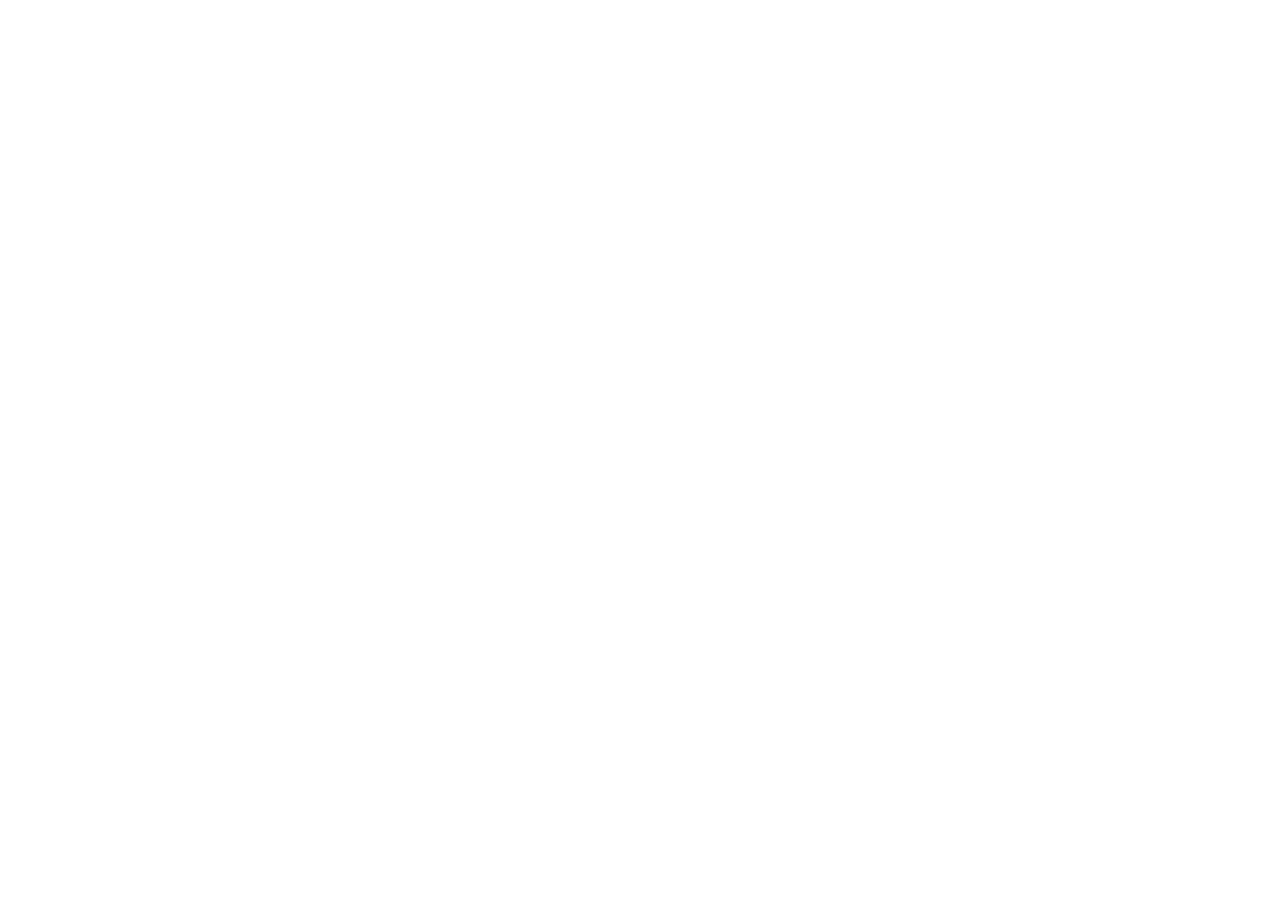
==== Punto 1-3/index.html @ b3aeda53 "Primera pruba de guardar en git hub" ====
<!DOCTYPE html>
<html lang="en">
<head>
    <meta charset="UTF-8">
    <meta name="viewport" content="width=device-width, initial-scale=1.0">
    <title>Document</title>
</head>
<body>
    
</body>
</html>
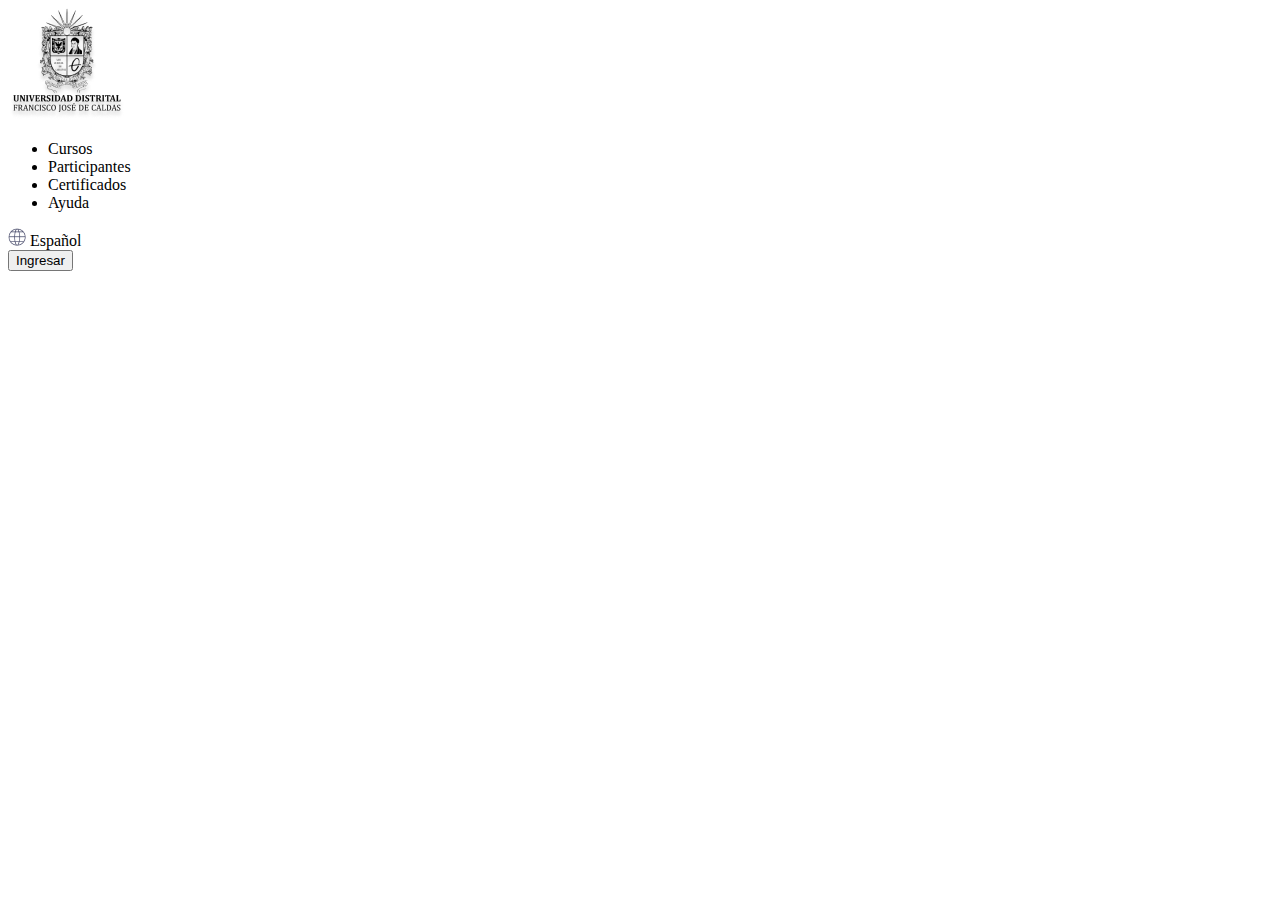
==== commit 14fe2f16: "Agregacion header" ====
--- a/Punto 1-3/index.html
+++ b/Punto 1-3/index.html
@@ -3,9 +3,35 @@
 <head>
     <meta charset="UTF-8">
     <meta name="viewport" content="width=device-width, initial-scale=1.0">
-    <title>Document</title>
+    <title>UD Atenea Cursos</title>
 </head>
 <body>
-    
+    <header>
+        <div class="header_navigation">
+            <img src="./Public/Imagenes/header-logo.png" alt="main-logo">
+            <nav>
+                <ul>
+                    <li>Cursos</li>
+                    <li>Participantes</li>
+                    <li>Certificados</li>
+                    <li>Ayuda</li>
+                </ul>
+            </nav>
+        </div>
+        <div class="header_settings">
+            <div>
+                <img src="./Public/Imagenes/header-world.png" alt="world">
+                <span>Español</span>
+            </div>
+            <button>Ingresar</button>
+        </div>
+
+    </header>
+    <body>
+        
+    </body>
+    <footer>
+
+    </footer>
 </body>
 </html>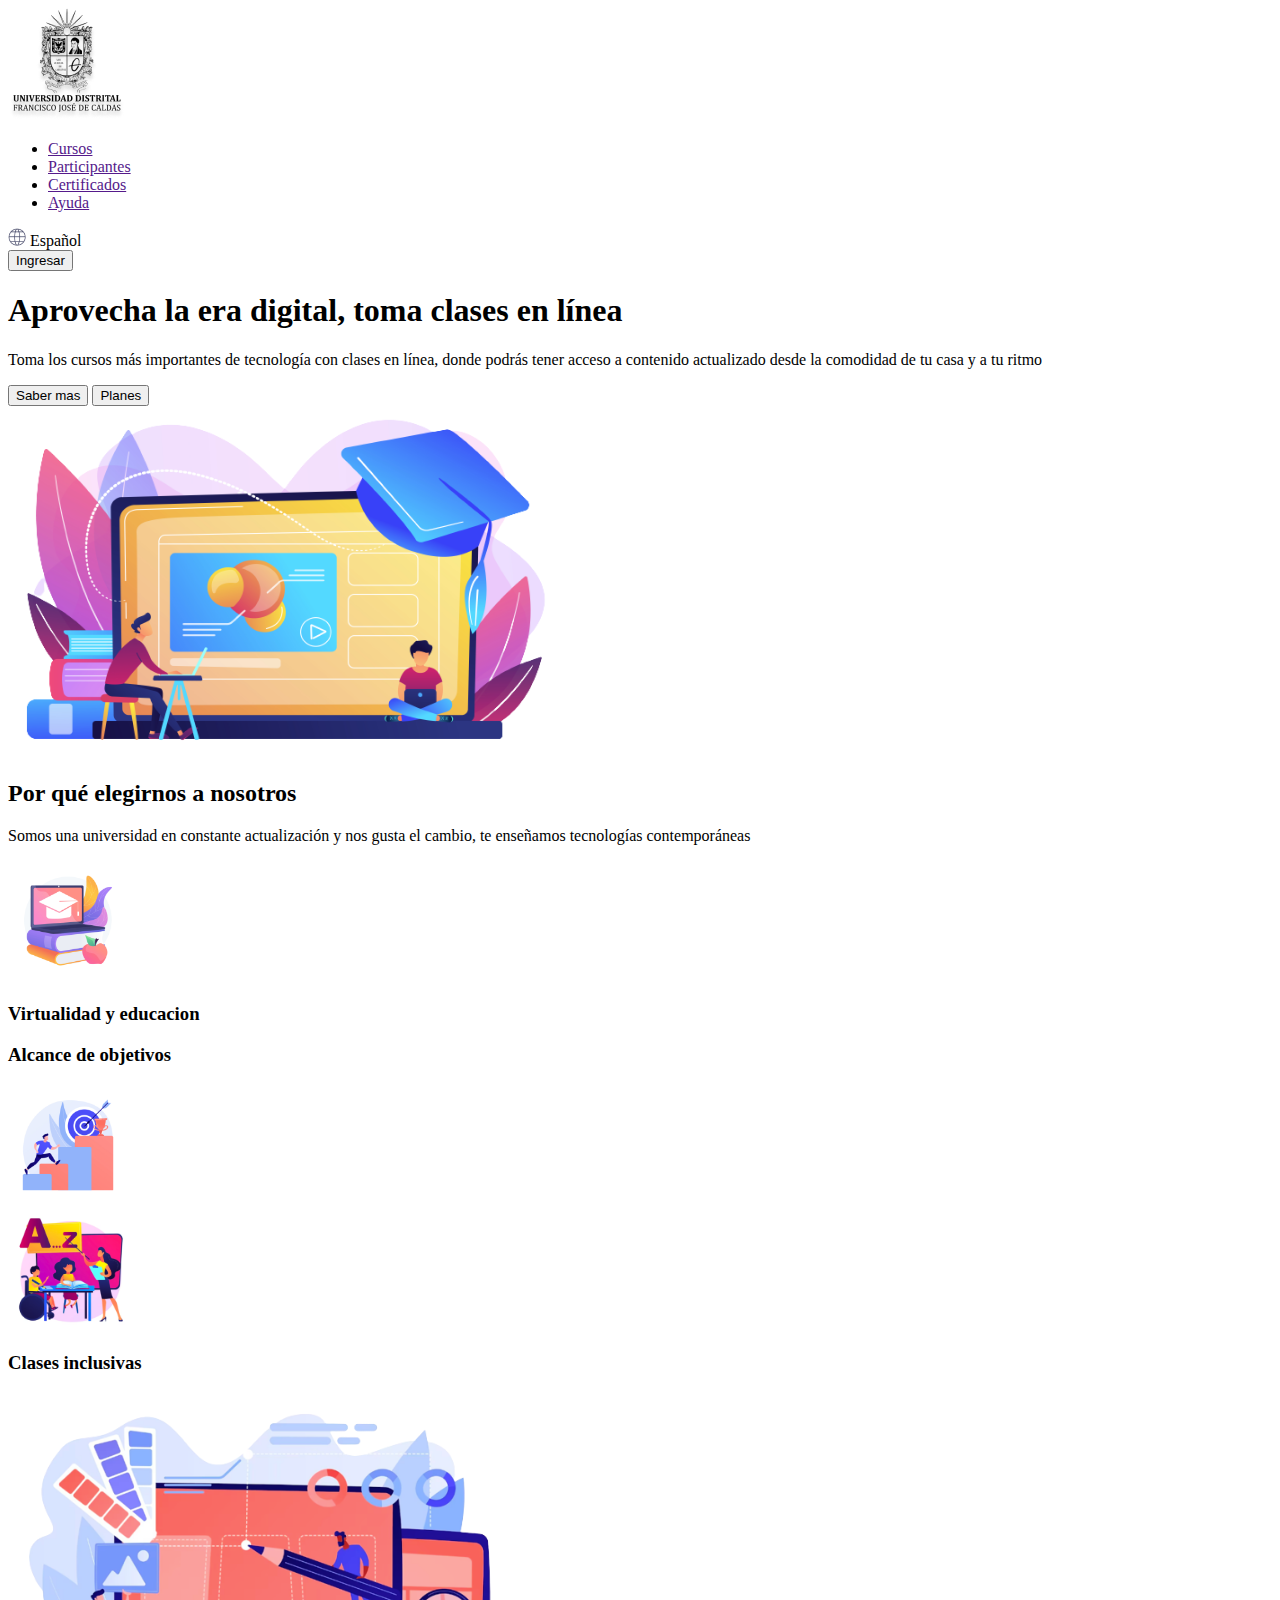
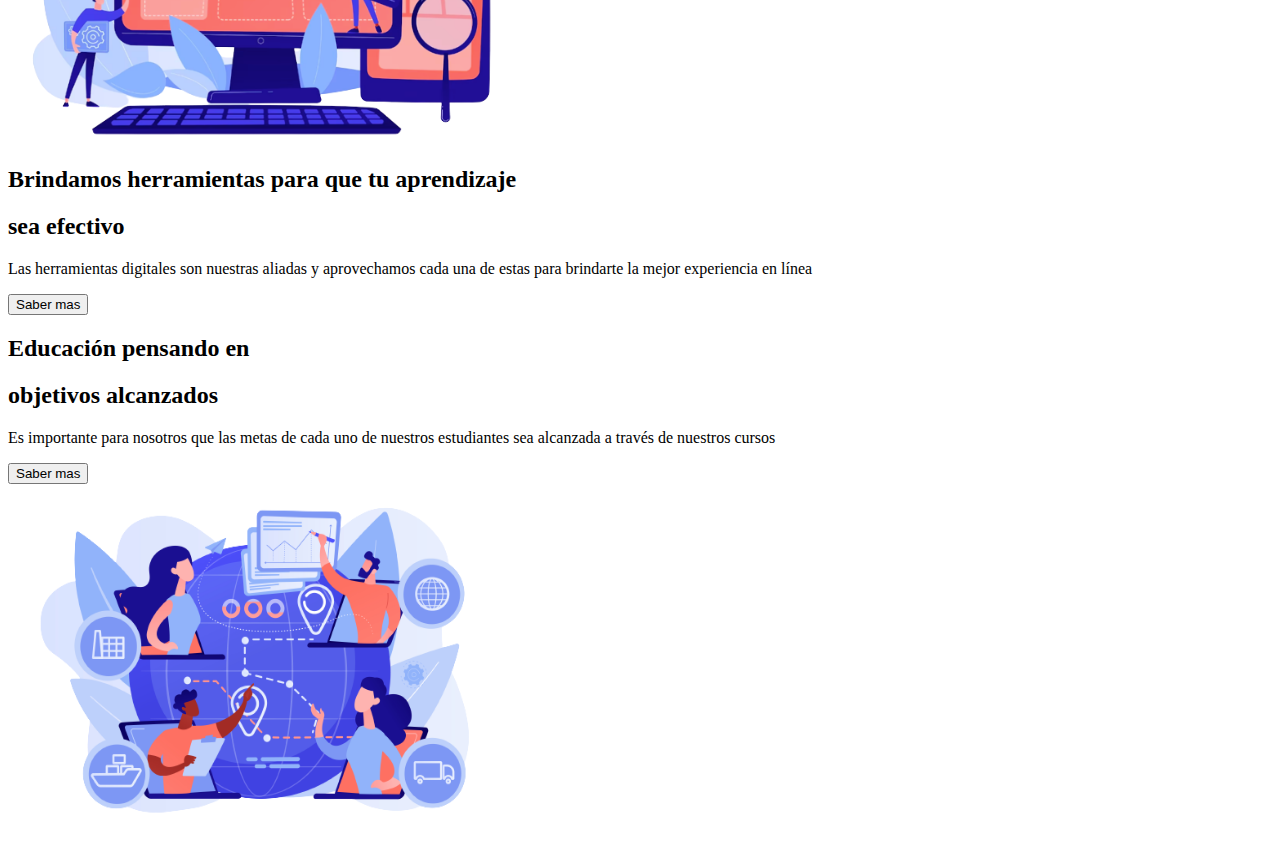
==== commit ccf49ae1: "Agregacion del main" ====
--- a/Punto 1-3/index.html
+++ b/Punto 1-3/index.html
@@ -11,10 +11,10 @@
             <img src="./Public/Imagenes/header-logo.png" alt="main-logo">
             <nav>
                 <ul>
-                    <li>Cursos</li>
-                    <li>Participantes</li>
-                    <li>Certificados</li>
-                    <li>Ayuda</li>
+                    <li><a href="">Cursos</a></li>
+                    <li><a href="">Participantes</a></li>
+                    <li><a href="">Certificados</a></li>
+                    <li><a href="">Ayuda</a></li>
                 </ul>
             </nav>
         </div>
@@ -27,9 +27,87 @@
         </div>
 
     </header>
-    <body>
-        
-    </body>
+    <main>
+        <section id="banner">
+            <div>
+                <div>
+                    <h1>Aprovecha la era digital, toma clases en línea</h1>
+                    <p>Toma los cursos más importantes de tecnología con clases en línea, 
+                        donde podrás tener acceso a contenido actualizado desde la comodidad 
+                        de tu casa y a tu ritmo</p>
+                </div>
+                <div>
+                    <button class="button--orange">Saber mas</button>
+                    <button class="button--white">Planes</button>
+                </div>
+
+            </div>
+            <img src="./Public/Imagenes/banner-online.png" 
+            alt="banner"
+            width="550px"
+            height="350px">
+            
+        </section>
+        <section id="section-1">
+            <div class="section-1_info">
+                <h2>Por qué elegirnos a nosotros</h2>
+                <p>Somos una universidad en constante actualización y nos gusta el cambio, 
+                    te enseñamos tecnologías contemporáneas</p>
+            </div>
+            <div class="section-1_card">
+                <img src="./Public/Imagenes/section1-education.png" 
+                alt="education"
+                width="120px"
+                height="120px">
+                <h3>Virtualidad y educacion</h3>
+            </div>
+            <div class="section-1_card">
+                <h3>Alcance de objetivos</h3>
+                <img src="./Public/Imagenes/section1-goals.png" 
+                alt="goals"
+                width="120px"
+                height="120px"
+                >
+            </div>
+            <div class="section-1_card">
+                <img src="./Public/Imagenes/section1-teach.png"
+                 alt="teach"
+                 width="120px"
+                height="120px">
+                <h3>Clases inclusivas</h3>
+            </div>
+        </section>
+        <section id="section-2">
+            <div class="section-2_info">
+                <img src="./Public/Imagenes/section2-tools.png" 
+                alt="tools"
+                width="500px"
+                height="350px">
+                <div>
+                    <h2>Brindamos herramientas para que tu aprendizaje </h2>
+                    <h2>sea efectivo</h2>
+                    <p>Las herramientas digitales son nuestras aliadas y aprovechamos cada una de estas 
+                        para brindarte la mejor experiencia en línea</p>
+                    <button class="button--orange">Saber mas</button>    
+                </div>
+            </div>
+            <div class="section-2_info">
+                <div>
+                    <h2>Educación pensando en</h2>
+                    <h2>objetivos alcanzados</h2>
+                    <p>Es importante para nosotros que las metas de cada uno de nuestros 
+                        estudiantes sea alcanzada a través de nuestros cursos</p>
+                    <button class="button--orange">Saber mas</button>    
+                </div>
+                <img src="./Public/Imagenes/section2-goals.png"
+                 alt="golas"
+                 width="500px"
+                 height="350px"
+                 >
+            </div>
+        </section>
+
+    </main>
     <footer>
 
     </footer>
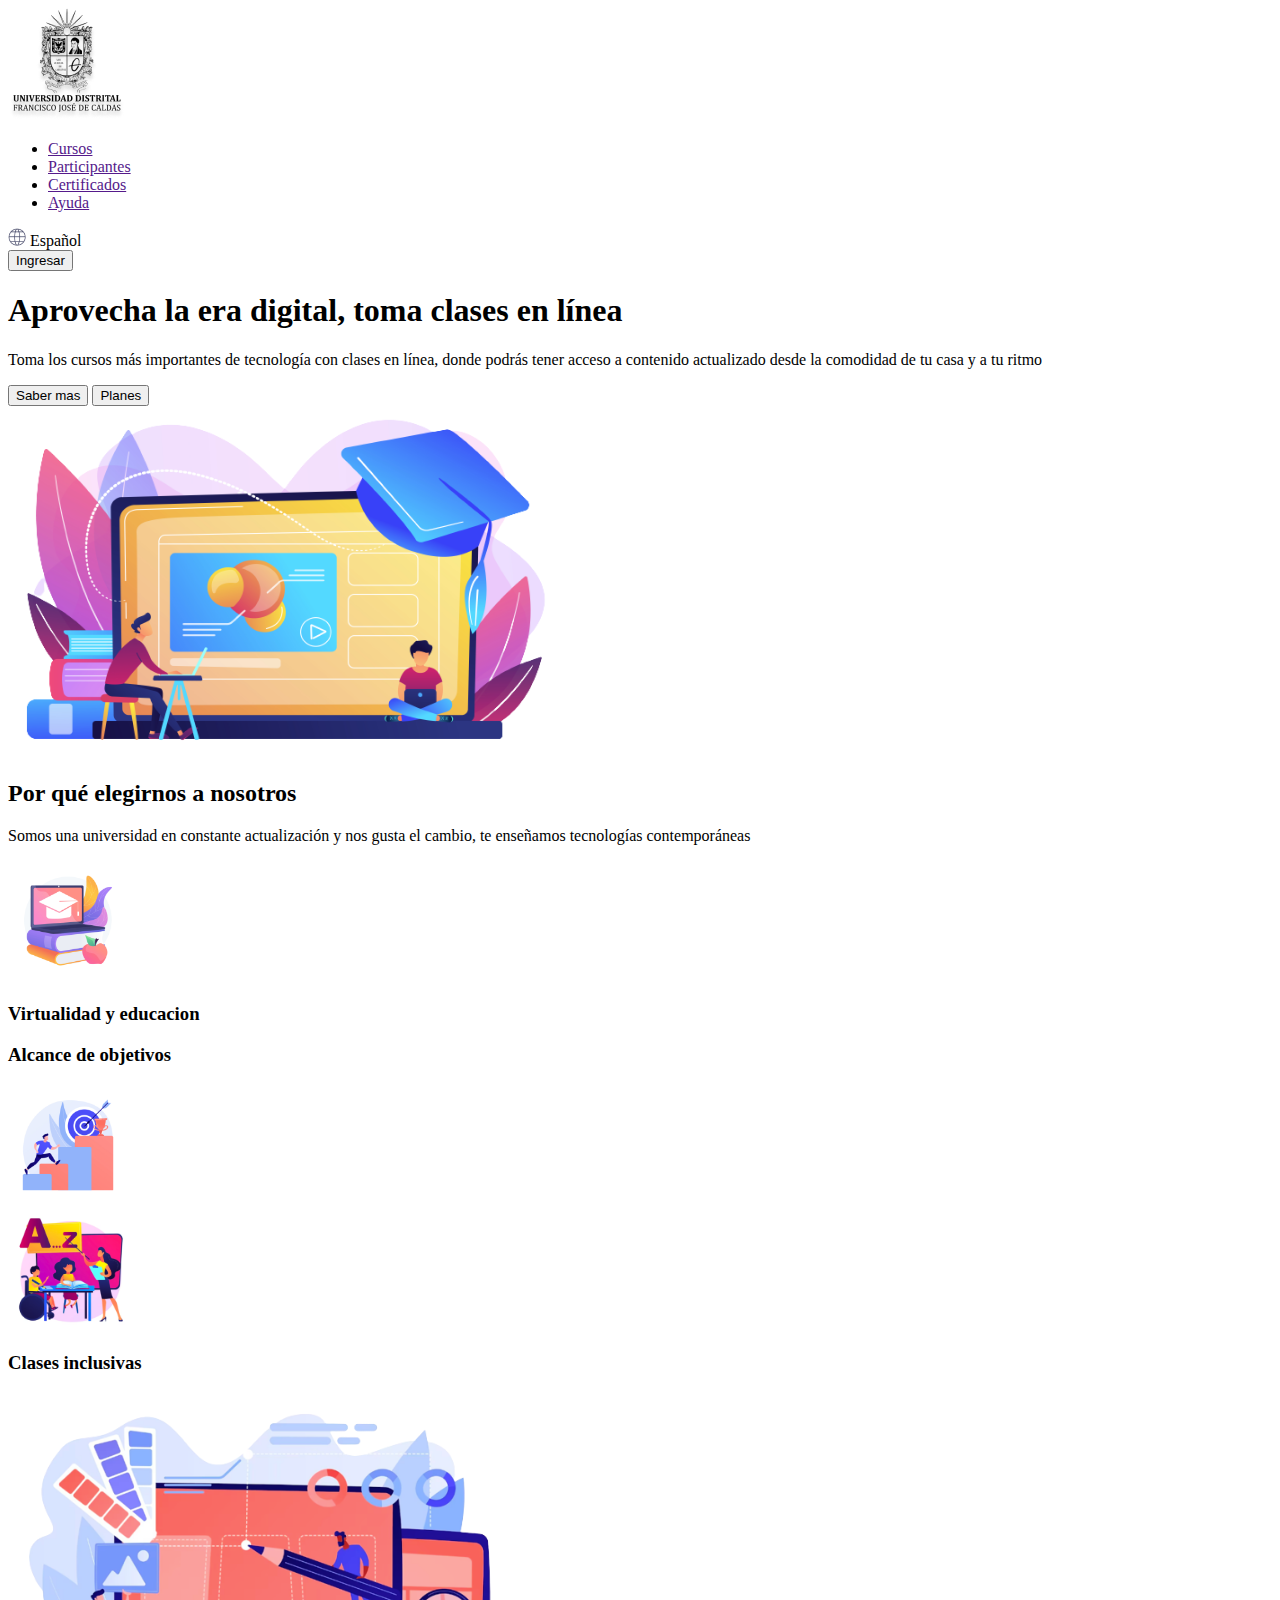
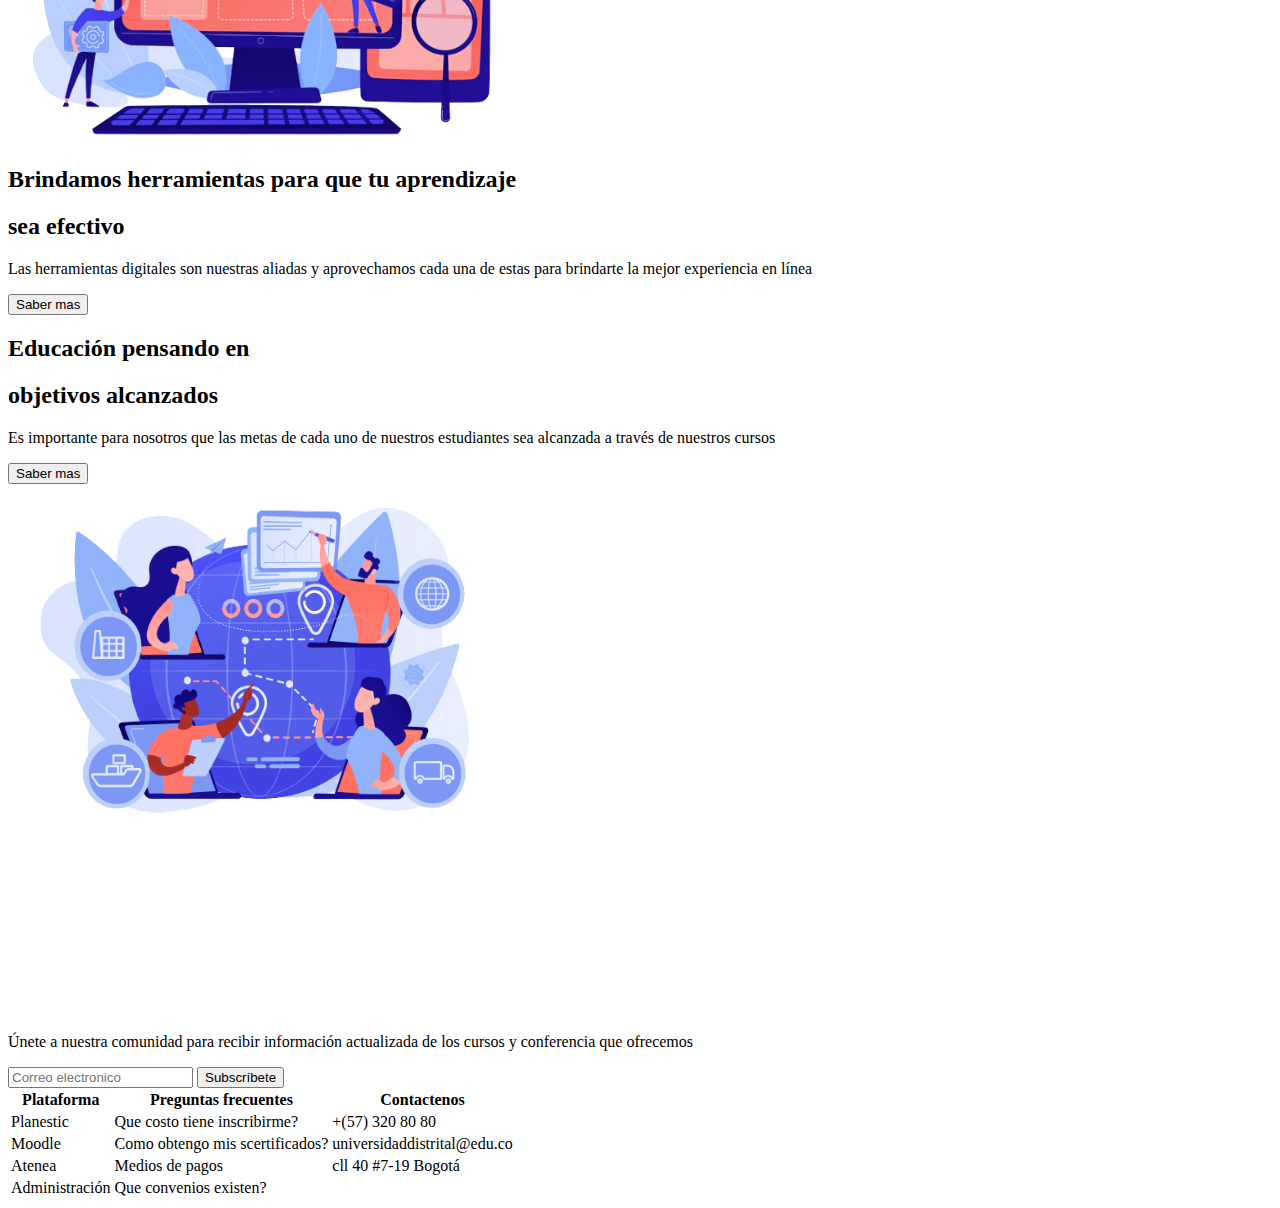
==== commit 04a8a153: "Agregacion del footer" ====
--- a/Punto 1-3/index.html
+++ b/Punto 1-3/index.html
@@ -108,7 +108,52 @@
         </section>
 
     </main>
-    <footer>
+    <footer id="footer">
+        <div class="footer__info">
+            <img src="./Public/Imagenes/footer-logo.png"
+             alt="footer-logo"
+             width="200px"
+             height="175px">
+            <div>
+                <p>Únete a nuestra comunidad para recibir información actualizada de los cursos
+                     y conferencia que ofrecemos</p>
+                <form >
+                    <input type="email"
+                    name="user_email"
+                    placeholder="Correo electronico">
+                    <button class="button--pink">Subscríbete</button>
+                </form>
+                
+            </div>
+        </div>
+        <div>
+            <table>
+                <tr>
+                    <th>Plataforma</th>
+                    <th>Preguntas frecuentes</th>
+                    <th>Contactenos</th>
+                </tr>
+                <tr>
+                    <td>Planestic</td>
+                    <td>Que costo tiene inscribirme?</td>
+                    <td>+(57) 320 80 80</td>
+                </tr>
+                <tr>
+                    <td>Moodle</td>
+                    <td>Como obtengo mis scertificados?</td>
+                    <td>universidaddistrital@edu.co</td>
+                </tr>
+                <tr>
+                    <td>Atenea</td>
+                    <td>Medios de pagos</td>
+                    <td>cll 40 #7-19 Bogotá</td>
+                </tr>
+                <tr>
+                    <td>Administración</td>
+                    <td>Que convenios existen?</td>
+                </tr>
+            </table>
+        </div>
 
     </footer>
 </body>
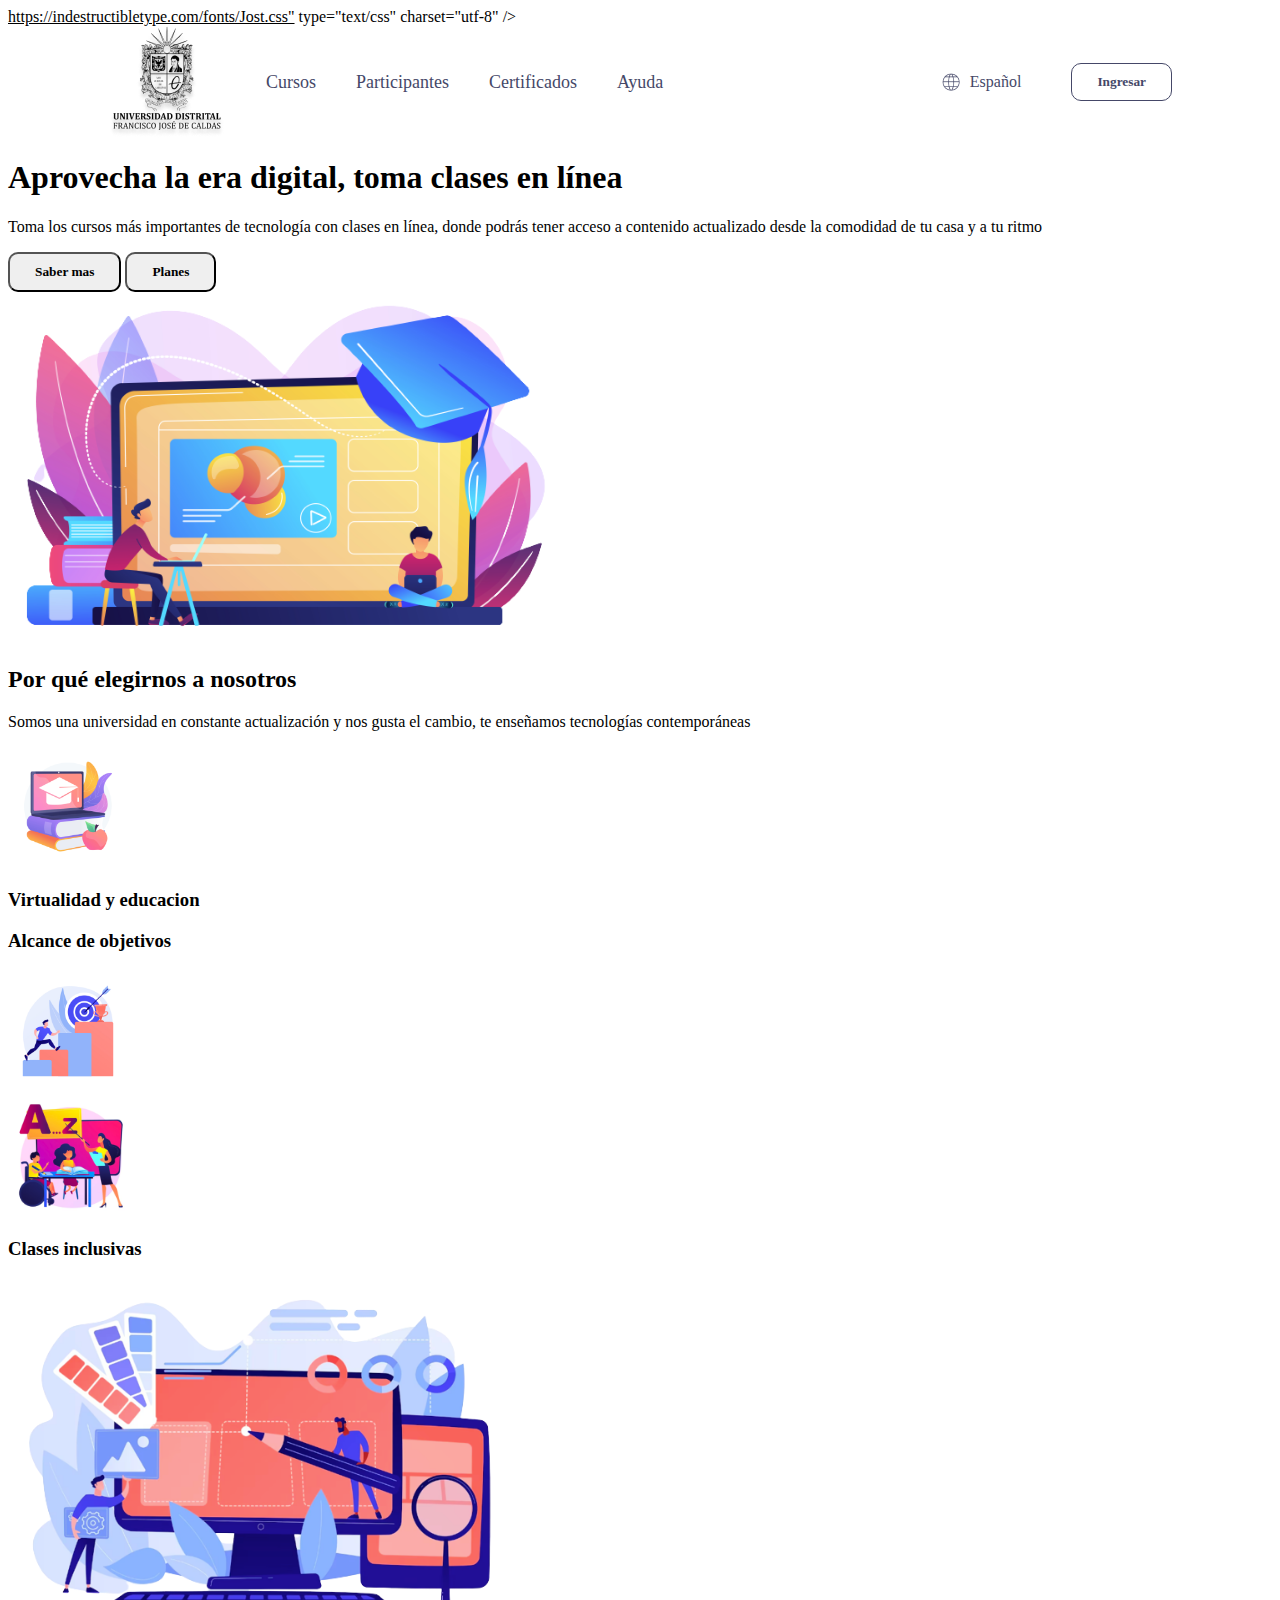
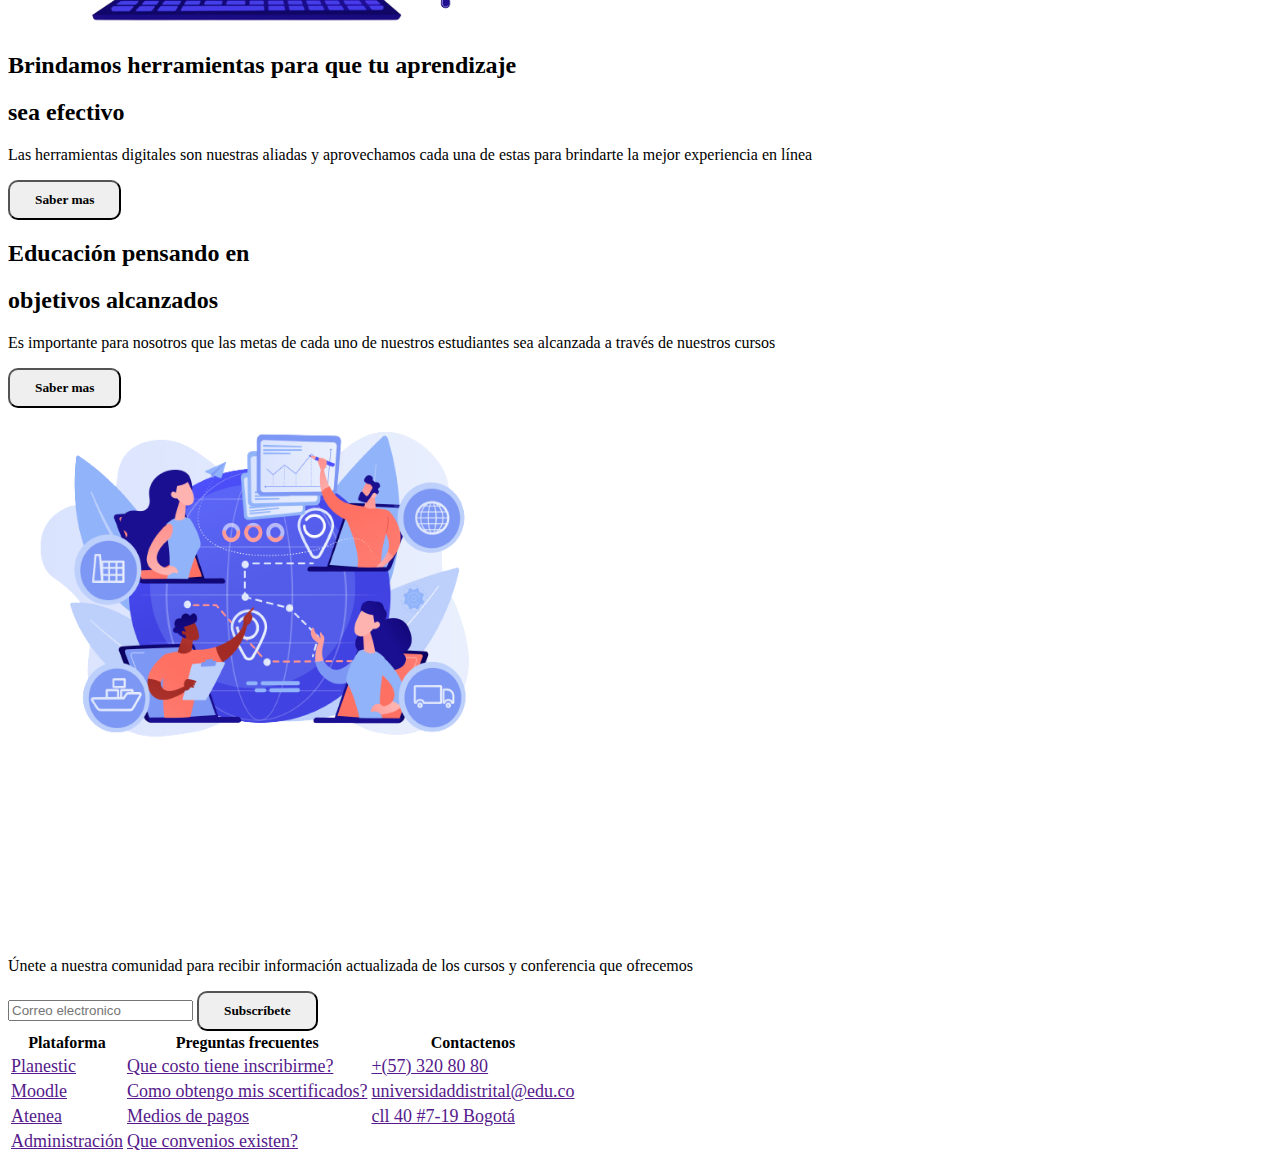
==== commit f9df05bd: "Se crean archivos css para cada parte, se hace el header con css" ====
--- a/Punto 1-3/index.html
+++ b/Punto 1-3/index.html
@@ -3,6 +3,13 @@
 <head>
     <meta charset="UTF-8">
     <meta name="viewport" content="width=device-width, initial-scale=1.0">
+    <link rel="stylesheet" href="<a href="https://indestructibletype.com/fonts/Jost.css%22" rel="nofollow"><u>https://indestructibletype.com/fonts/Jost.css"</u></a> type="text/css" charset="utf-8" />
+    <link rel="stylesheet" href="./styles/general-styles.css">
+    <link rel="stylesheet" href="./styles/header-styles.css">
+    <link rel="stylesheet" href="./styles/banner-styles.css">
+    <link rel="stylesheet" href="./styles/section1-styles.css">
+    <link rel="stylesheet" href="./styles/section2-styles.css">
+    <link rel="stylesheet" href="./styles/footer-styles.css">
     <title>UD Atenea Cursos</title>
 </head>
 <body>
@@ -134,24 +141,25 @@
                     <th>Contactenos</th>
                 </tr>
                 <tr>
-                    <td>Planestic</td>
-                    <td>Que costo tiene inscribirme?</td>
-                    <td>+(57) 320 80 80</td>
+                    <td><a href="">Planestic</a></td>
+                    <td><a href="">Que costo tiene inscribirme?</a></td>
+                    <td><a href="">+(57) 320 80 80</a></td>
                 </tr>
                 <tr>
-                    <td>Moodle</td>
-                    <td>Como obtengo mis scertificados?</td>
-                    <td>universidaddistrital@edu.co</td>
+                    <td><a href="">Moodle</a></td>
+                    <td><a href="">Como obtengo mis scertificados?</a></td>
+                    <td><a href="">universidaddistrital@edu.co</a></td>
                 </tr>
                 <tr>
-                    <td>Atenea</td>
-                    <td>Medios de pagos</td>
-                    <td>cll 40 #7-19 Bogotá</td>
+                    <td><a href="">Atenea</a></td>
+                    <td><a href="">Medios de pagos</a></td>
+                    <td><a href="">cll 40 #7-19 Bogotá</a></td>
                 </tr>
                 <tr>
-                    <td>Administración</td>
-                    <td>Que convenios existen?</td>
+                    <td><a href="">Administración</a></td>
+                    <td><a href="">Que convenios existen?</a></td>
                 </tr>
+                
             </table>
         </div>
 
--- a/Punto 1-3/styles/general-styles.css
+++ b/Punto 1-3/styles/general-styles.css
@@ -0,0 +1,11 @@
+a{
+    font-family: 'Jost';
+    font-size: 18px;
+}
+button{
+    font-family: 'Jost';
+    font-weight: bold;
+    cursor: pointer;
+    border-radius: 10px;
+    padding: 10px 25px;
+}--- a/Punto 1-3/styles/header-styles.css
+++ b/Punto 1-3/styles/header-styles.css
@@ -0,0 +1,38 @@
+header{
+    display: flex;
+    justify-content: space-between;
+    margin: 0px 100px;
+}
+.header_navigation{
+    display: flex;
+    align-items: center;
+}
+nav ul{
+    display: flex;
+    gap: 40px;
+    list-style: none;
+}
+
+nav ul a{
+    color: #454868;
+    text-decoration: none;
+}
+.header_settings{
+    display: flex;
+    gap: 50px;
+    align-items: center;
+    
+}
+.header_settings div{
+    display: flex;
+    align-items: center;
+    gap: 10px;
+    font-family: 'Jost';
+    font-weight: 400;
+    color: #454868;
+}
+.header_settings button{
+    background-color: transparent;
+    color: #454868;
+    border: 1px solid #454868;
+}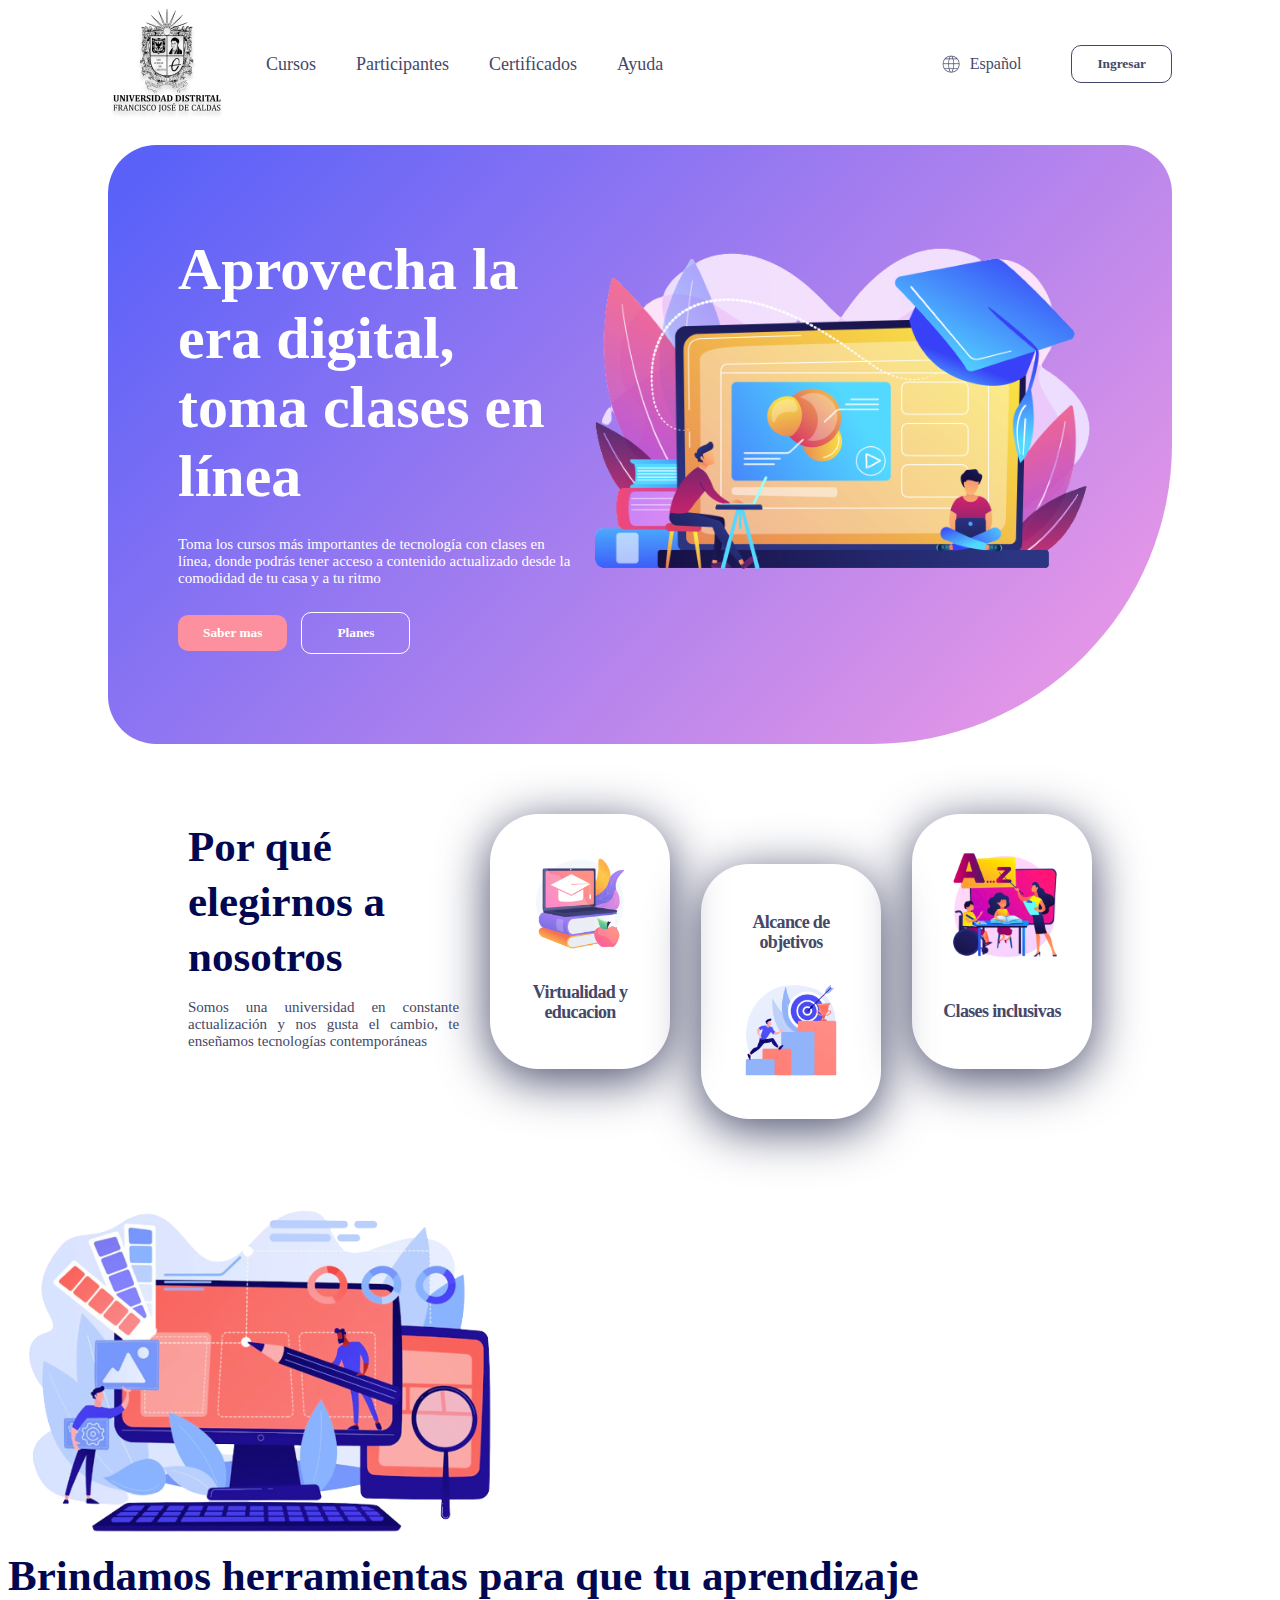
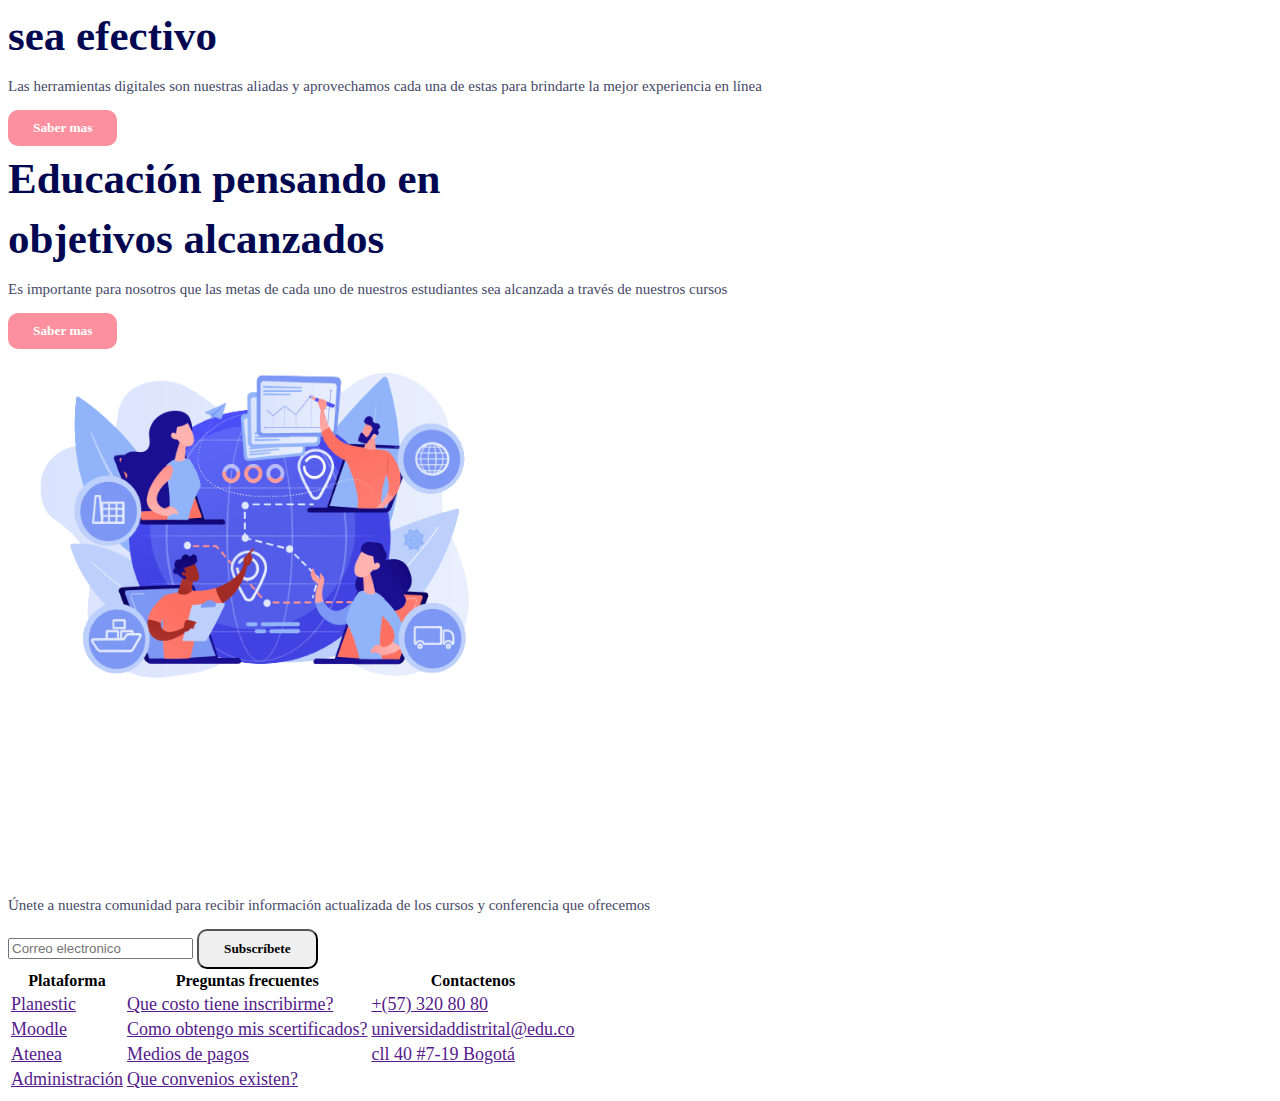
==== commit 9bb61772: "Se hace el diseño para el banner y la seccion 1" ====
--- a/Punto 1-3/index.html
+++ b/Punto 1-3/index.html
@@ -3,7 +3,7 @@
 <head>
     <meta charset="UTF-8">
     <meta name="viewport" content="width=device-width, initial-scale=1.0">
-    <link rel="stylesheet" href="<a href="https://indestructibletype.com/fonts/Jost.css%22" rel="nofollow"><u>https://indestructibletype.com/fonts/Jost.css"</u></a> type="text/css" charset="utf-8" />
+    <link rel="stylesheet" href="https://indestructibletype.com/fonts/Jost.css" type="text/css" charset="utf-8" />
     <link rel="stylesheet" href="./styles/general-styles.css">
     <link rel="stylesheet" href="./styles/header-styles.css">
     <link rel="stylesheet" href="./styles/banner-styles.css">
@@ -68,7 +68,7 @@
                 height="120px">
                 <h3>Virtualidad y educacion</h3>
             </div>
-            <div class="section-1_card">
+            <div class="section-1_card section-1_card-down">
                 <h3>Alcance de objetivos</h3>
                 <img src="./Public/Imagenes/section1-goals.png" 
                 alt="goals"
--- a/Punto 1-3/styles/general-styles.css
+++ b/Punto 1-3/styles/general-styles.css
@@ -8,4 +8,25 @@
     cursor: pointer;
     border-radius: 10px;
     padding: 10px 25px;
+}
+.button--orange{
+    margin-right: 10px;
+    background-color: #FD909E;
+    color: #fff;
+    border: none;
+}
+h2{
+    margin: 5px 0px;
+    color: #010851;
+    font-family: 'Jost';
+    font-size: 43px;
+    line-height:55px ;
+    letter-spacing: -0,64px;
+
+}
+p{
+    font-family: 'Jost';
+    font-size: 15px;
+    font-weight: 300;
+    color: #454868;
 }--- a/Punto 1-3/styles/banner-styles.css
+++ b/Punto 1-3/styles/banner-styles.css
@@ -0,0 +1,26 @@
+#banner{
+    background: linear-gradient(313.18deg, #EE9AE5 3.28%, #5961F9 97.04%);
+    border-radius: 48px 48px 300px 48px;
+    margin: 25px 100px;
+    display: flex;
+    padding: 90px 70px;
+}
+h1{
+    margin: 0px;
+    color:#fff;
+    font-family: 'Jost';
+    font-size: 60px;
+    font-weight: 600;
+    font-weight: 70px;
+    letter-spacing: -0,64px;
+}
+#banner p{
+    margin: 25px 0px;
+    color: #fff;
+}
+.button--white{
+    padding: 12px 35px;
+    background-color: transparent;
+    color: #fff;
+    border: 1px solid #fff;
+}--- a/Punto 1-3/styles/section1-styles.css
+++ b/Punto 1-3/styles/section1-styles.css
@@ -0,0 +1,36 @@
+#section-1{
+    margin: 50px 100px; 
+    display: flex;
+    justify-content: space-between;
+    padding: 20px 80px;
+}
+.section-1_info{
+    width: 30%;
+}
+.section-1_info p{
+    color: #454868;
+    text-align: justify;
+}
+.section-1_card{
+    display: flex;
+    flex-direction: column;
+    align-items: center;
+    justify-content: space-between;
+    width: min-content;
+
+    height: 195px; 
+    padding: 30px;
+    border-radius: 48px;
+    box-shadow: 0px 10px 50px #454868;
+}
+.section-1_card-down{
+    margin-top: 50px;
+}
+.section-1_card h3{
+    font-family: 'Jost';
+    color: #454868;
+    font-size: 18px;
+    line-height: 20px;
+    letter-spacing: -0.64px;
+    text-align: center;
+}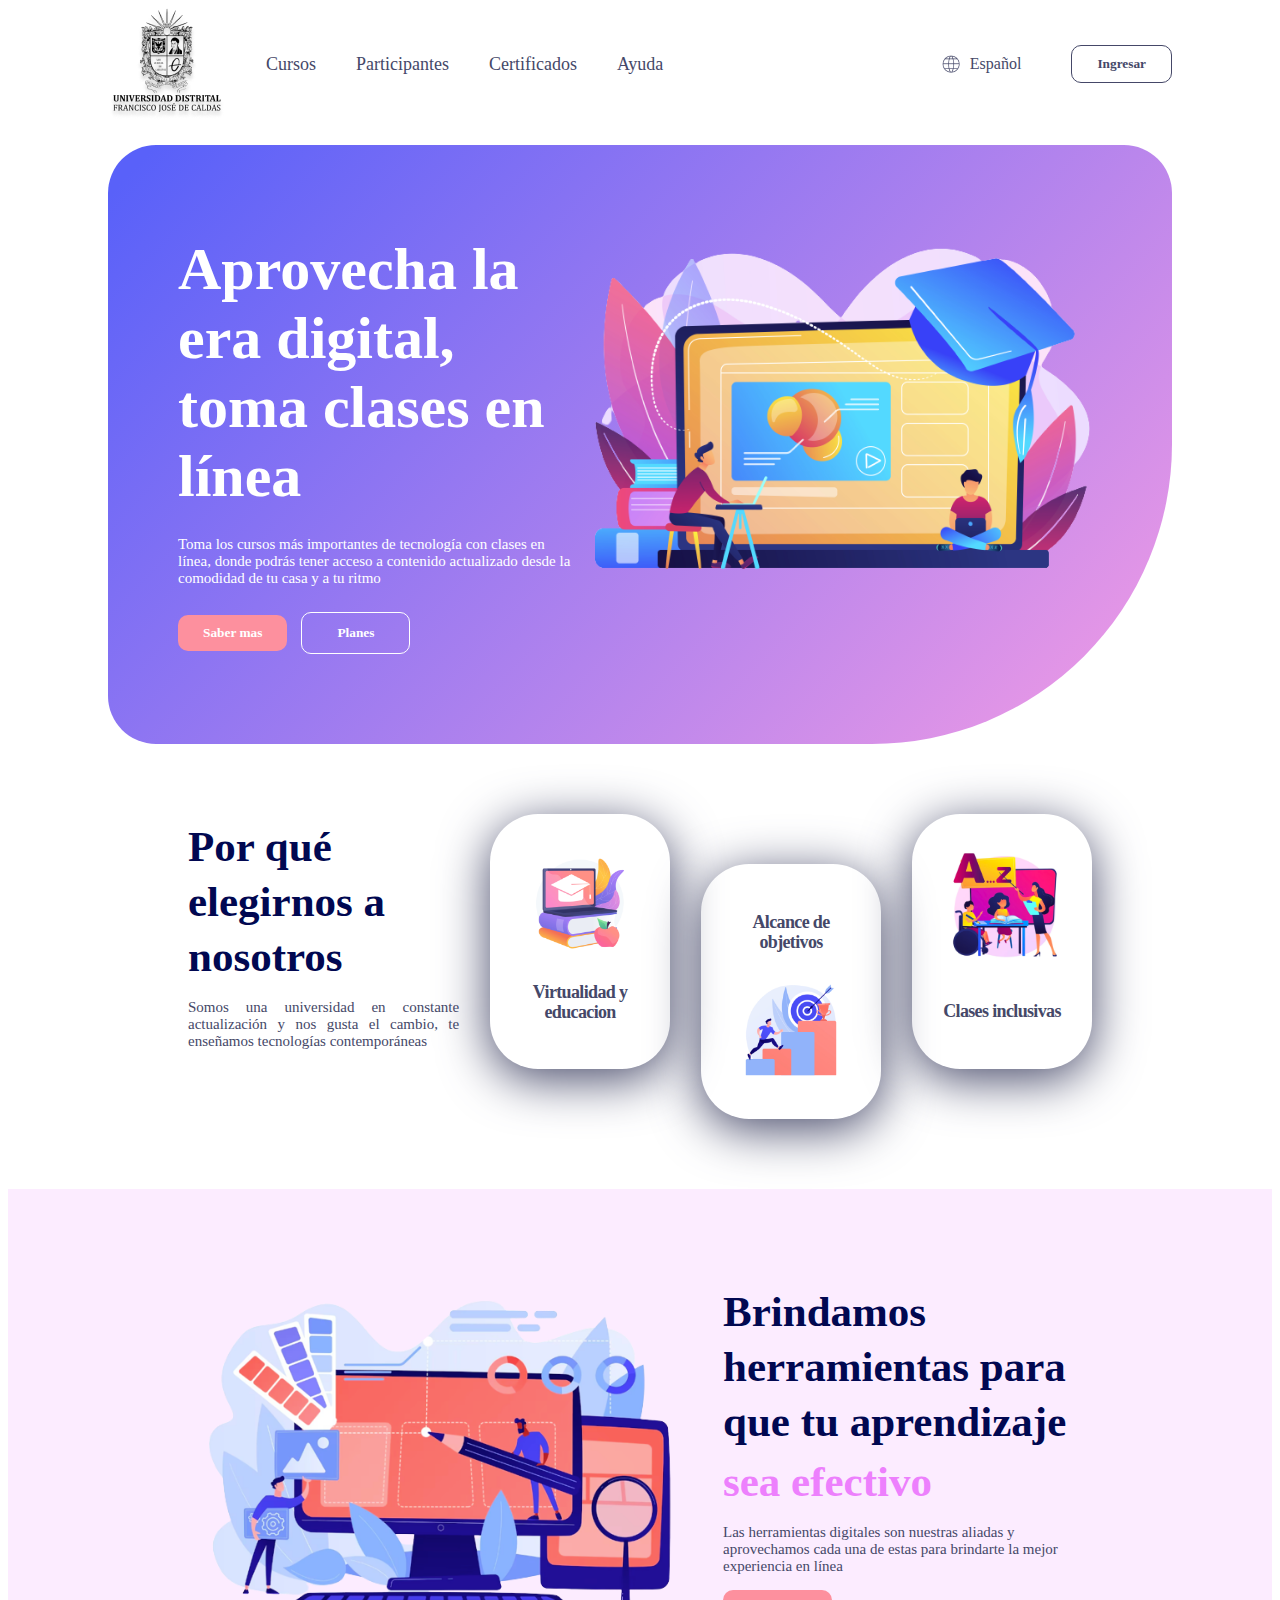
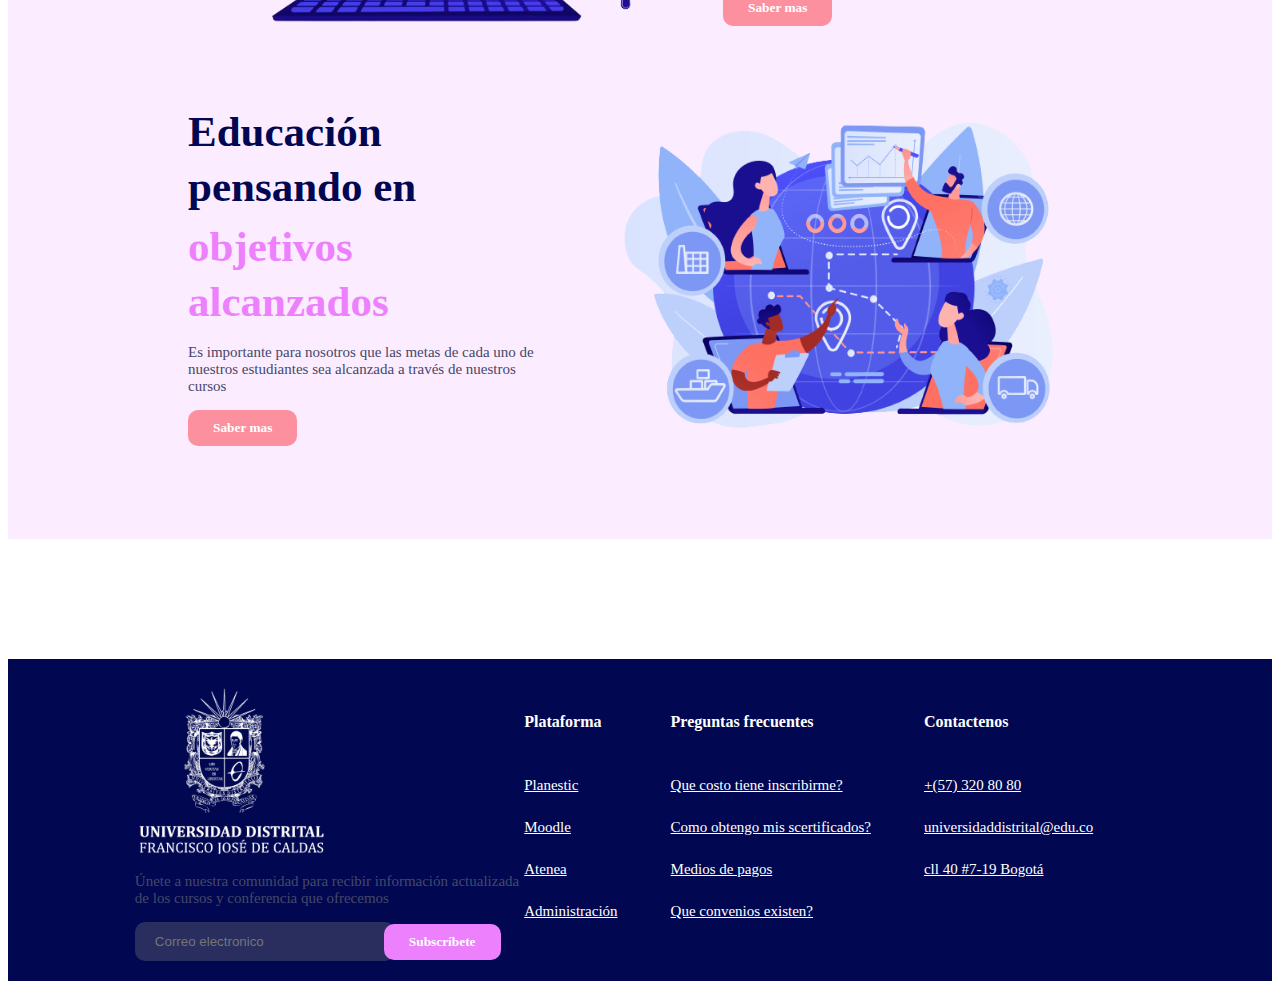
==== commit 809b388e: "Se termina el main y se hace el footer" ====
--- a/Punto 1-3/index.html
+++ b/Punto 1-3/index.html
@@ -92,7 +92,7 @@
                 height="350px">
                 <div>
                     <h2>Brindamos herramientas para que tu aprendizaje </h2>
-                    <h2>sea efectivo</h2>
+                    <h2 class="section-2_sub-pink">sea efectivo</h2>
                     <p>Las herramientas digitales son nuestras aliadas y aprovechamos cada una de estas 
                         para brindarte la mejor experiencia en línea</p>
                     <button class="button--orange">Saber mas</button>    
@@ -101,7 +101,7 @@
             <div class="section-2_info">
                 <div>
                     <h2>Educación pensando en</h2>
-                    <h2>objetivos alcanzados</h2>
+                    <h2 class="section-2_sub-pink" >objetivos alcanzados</h2>
                     <p>Es importante para nosotros que las metas de cada uno de nuestros 
                         estudiantes sea alcanzada a través de nuestros cursos</p>
                     <button class="button--orange">Saber mas</button>    
--- a/Punto 1-3/styles/section2-styles.css
+++ b/Punto 1-3/styles/section2-styles.css
@@ -0,0 +1,13 @@
+#section-2{
+    justify-content: space-between;
+    padding: 20px 180px;
+    background-color: #ED80FD26 ;
+}
+.section-2_info{
+    display: flex;
+    gap: 35px;
+    margin: 70px 0px;
+}
+.section-2_sub-pink{
+    color: #ed80fd;
+}--- a/Punto 1-3/styles/footer-styles.css
+++ b/Punto 1-3/styles/footer-styles.css
@@ -0,0 +1,41 @@
+#footer{
+    background-color: #010851;
+    padding: 20px 80px;
+    display: flex;
+    justify-content: center;
+    margin-top: 120px;
+    color: #fff;
+}
+.footer__info{
+    width: 35%;
+}
+input{
+    width: 220px;
+    padding: 12px 20px;
+    margin-right: -15px;
+    border: none;
+    border-radius: 10px;
+    background-color: #45486899;
+}
+.button--pink{
+    background-color: #ED80FD;
+    color: #fff;
+    border: none;
+}
+table{
+    font-family: 'Just';
+    text-align: left;
+}
+tr{
+    height: 40px;
+}
+th{
+    height: 80px;
+}
+td{
+    padding-right: 50px;
+}
+td a{
+    color: #fff;
+    font-size: 15px;
+}